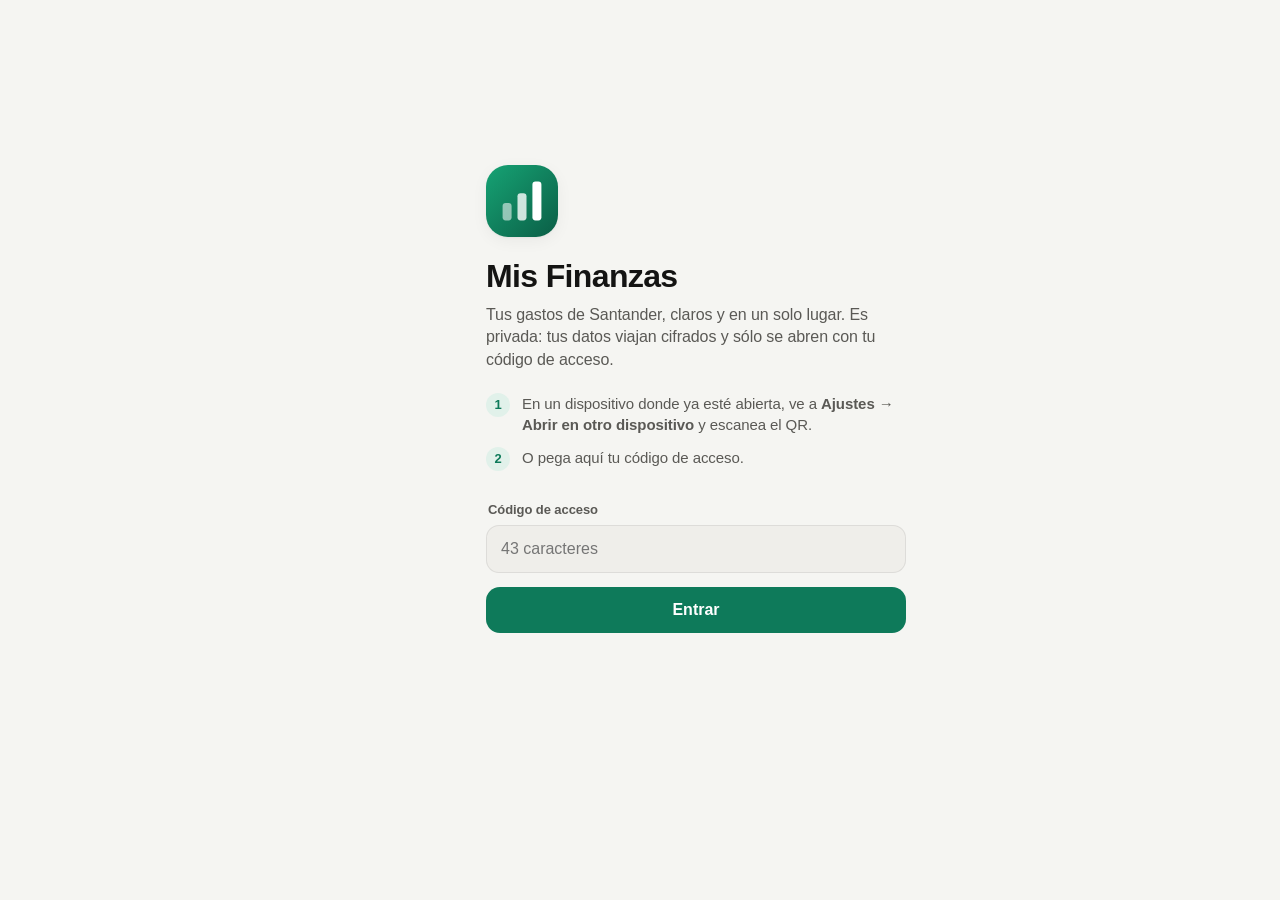
==== docs/index.html @ e8ff21e6 "Mis Finanzas 2.0: app propia sin Streamlit ni Supabase - ingesta/: lee Gmail (compras, transferencia" ====
<!doctype html>
<html lang="es">
<head>
<meta charset="utf-8">
<meta name="viewport" content="width=device-width, initial-scale=1, viewport-fit=cover">
<title>Mis Finanzas</title>
<meta name="description" content="Tus gastos de Santander, ordenados y claros. Uso personal.">
<meta name="robots" content="noindex, nofollow">
<meta name="referrer" content="no-referrer">
<meta http-equiv="Content-Security-Policy" content="default-src 'self'; script-src 'self'; style-src 'self' 'unsafe-inline'; img-src 'self' data:; connect-src 'self' https://api.github.com; manifest-src 'self'; worker-src 'self'; base-uri 'none'; form-action 'none'">
<meta name="theme-color" content="#f6f6f3" media="(prefers-color-scheme: light)">
<meta name="theme-color" content="#0e0f10" media="(prefers-color-scheme: dark)">
<meta name="apple-mobile-web-app-capable" content="yes">
<meta name="mobile-web-app-capable" content="yes">
<meta name="apple-mobile-web-app-status-bar-style" content="default">
<meta name="apple-mobile-web-app-title" content="Finanzas">
<link rel="manifest" href="manifest.webmanifest">
<link rel="icon" href="icono.svg" type="image/svg+xml">
<link rel="apple-touch-icon" href="icono-180.png">
<link rel="stylesheet" href="app.css?v=2">
</head>
<body>
<svg width="0" height="0" style="position:absolute" aria-hidden="true">
  <defs>
    <symbol id="i-home" viewBox="0 0 24 24"><path d="M3 10.5 12 3l9 7.5"/><path d="M5 9v11h14V9"/><path d="M10 20v-6h4v6"/></symbol>
    <symbol id="i-lista" viewBox="0 0 24 24"><path d="M9 6h12M9 12h12M9 18h12"/><path d="M4 6h.01M4 12h.01M4 18h.01"/></symbol>
    <symbol id="i-grafica" viewBox="0 0 24 24"><path d="M3 3v18h18"/><path d="M8 17v-4M13 17V8M18 17v-7"/></symbol>
    <symbol id="i-ajustes" viewBox="0 0 24 24"><path d="M4 6h9M17 6h3M4 12h3M11 12h9M4 18h11M19 18h1"/><circle cx="15" cy="6" r="2"/><circle cx="9" cy="12" r="2"/><circle cx="17" cy="18" r="2"/></symbol>
    <symbol id="i-buscar" viewBox="0 0 24 24"><circle cx="11" cy="11" r="7"/><path d="m20 20-3.5-3.5"/></symbol>
    <symbol id="i-mas" viewBox="0 0 24 24"><path d="M12 5v14M5 12h14"/></symbol>
    <symbol id="i-x" viewBox="0 0 24 24"><path d="M18 6 6 18M6 6l12 12"/></symbol>
    <symbol id="i-izq" viewBox="0 0 24 24"><path d="m15 18-6-6 6-6"/></symbol>
    <symbol id="i-der" viewBox="0 0 24 24"><path d="m9 18 6-6-6-6"/></symbol>
    <symbol id="i-abajo" viewBox="0 0 24 24"><path d="m6 9 6 6 6-6"/></symbol>
    <symbol id="i-actualizar" viewBox="0 0 24 24"><path d="M21 12a9 9 0 0 1-15.4 6.4L3 16"/><path d="M3 21v-5h5"/><path d="M3 12a9 9 0 0 1 15.4-6.4L21 8"/><path d="M21 3v5h-5"/></symbol>
    <symbol id="i-candado" viewBox="0 0 24 24"><rect x="4" y="11" width="16" height="10" rx="2"/><path d="M8 11V7a4 4 0 0 1 8 0v4"/></symbol>
    <symbol id="i-qr" viewBox="0 0 24 24"><rect x="3" y="3" width="7" height="7" rx="1"/><rect x="14" y="3" width="7" height="7" rx="1"/><rect x="3" y="14" width="7" height="7" rx="1"/><path d="M14 14h3v3h-3zM21 14v.01M14 21h.01M17 21h4v-4"/></symbol>
    <symbol id="i-descargar" viewBox="0 0 24 24"><path d="M12 3v12"/><path d="m7 10 5 5 5-5"/><path d="M5 21h14"/></symbol>
    <symbol id="i-check" viewBox="0 0 24 24"><path d="M20 6 9 17l-5-5"/></symbol>
    <symbol id="i-tarjeta" viewBox="0 0 24 24"><rect x="2" y="5" width="20" height="14" rx="2"/><path d="M2 10h20M6 15h4"/></symbol>
    <symbol id="i-calendario" viewBox="0 0 24 24"><rect x="3" y="4" width="18" height="17" rx="2"/><path d="M16 2v4M8 2v4M3 10h18"/></symbol>
    <symbol id="i-chispa" viewBox="0 0 24 24"><path d="M12 3l1.9 5.1L19 10l-5.1 1.9L12 17l-1.9-5.1L5 10l5.1-1.9z"/><path d="M19 15v4M17 17h4"/></symbol>
    <symbol id="i-ojo-no" viewBox="0 0 24 24"><path d="M10.7 5.1A10 10 0 0 1 12 5c5 0 9 4.5 10 7a12.6 12.6 0 0 1-2.6 3.6M6.6 6.6C4.4 8 2.8 10.1 2 12c1 2.5 5 7 10 7a9.9 9.9 0 0 0 5.4-1.6"/><path d="M9.9 9.9a3 3 0 0 0 4.2 4.2"/><path d="m2 2 20 20"/></symbol>
    <symbol id="i-regla" viewBox="0 0 24 24"><path d="M12.6 2.6A2 2 0 0 0 11.2 2H4a2 2 0 0 0-2 2v7.2a2 2 0 0 0 .6 1.4l8.7 8.7a2.4 2.4 0 0 0 3.4 0l6.6-6.6a2.4 2.4 0 0 0 0-3.4z"/><circle cx="7.5" cy="7.5" r="1.5"/></symbol>
    <symbol id="i-sube" viewBox="0 0 24 24"><path d="m22 7-8.5 8.5-5-5L2 17"/><path d="M16 7h6v6"/></symbol>
    <symbol id="i-baja" viewBox="0 0 24 24"><path d="m22 17-8.5-8.5-5 5L2 7"/><path d="M16 17h6v-6"/></symbol>
    <symbol id="i-cartera" viewBox="0 0 24 24"><path d="M19 7V5a2 2 0 0 0-2-2H5a2 2 0 0 0 0 4h14a2 2 0 0 1 2 2v10a2 2 0 0 1-2 2H5a2 2 0 0 1-2-2V5"/><path d="M16.5 14h.01"/></symbol>
    <symbol id="i-alerta" viewBox="0 0 24 24"><path d="M10.3 3.9 1.8 18a2 2 0 0 0 1.7 3h17a2 2 0 0 0 1.7-3L13.7 3.9a2 2 0 0 0-3.4 0z"/><path d="M12 9v4M12 17h.01"/></symbol>
    <symbol id="i-papelera" viewBox="0 0 24 24"><path d="M3 6h18M8 6V4a2 2 0 0 1 2-2h4a2 2 0 0 1 2 2v2M19 6l-1 14a2 2 0 0 1-2 2H8a2 2 0 0 1-2-2L5 6"/></symbol>
    <!-- categorías -->
    <symbol id="c-super" viewBox="0 0 24 24"><circle cx="9" cy="20" r="1.5"/><circle cx="18" cy="20" r="1.5"/><path d="M2 3h3l2.7 12.4a2 2 0 0 0 2 1.6h8.6a2 2 0 0 0 2-1.6L22 7H6"/></symbol>
    <symbol id="c-comida" viewBox="0 0 24 24"><path d="M4 3v7a3 3 0 0 0 6 0V3M7 3v18"/><path d="M20 15V3a5 5 0 0 0-5 5v6a1 1 0 0 0 1 1h4v6"/></symbol>
    <symbol id="c-transporte" viewBox="0 0 24 24"><path d="M5 17H3v-4l2.2-5.3A2 2 0 0 1 7 6.5h10a2 2 0 0 1 1.8 1.2L21 13v4h-2"/><path d="M9 17h6M3 13h18"/><circle cx="7" cy="17" r="2"/><circle cx="17" cy="17" r="2"/></symbol>
    <symbol id="c-suscripciones" viewBox="0 0 24 24"><path d="m17 2 4 4-4 4"/><path d="M3 11v-1a4 4 0 0 1 4-4h14"/><path d="m7 22-4-4 4-4"/><path d="M21 13v1a4 4 0 0 1-4 4H3"/></symbol>
    <symbol id="c-entretenimiento" viewBox="0 0 24 24"><path d="M2 9a3 3 0 0 0 0 6v2a2 2 0 0 0 2 2h16a2 2 0 0 0 2-2v-2a3 3 0 0 0 0-6V7a2 2 0 0 0-2-2H4a2 2 0 0 0-2 2z"/><path d="M13 5v2M13 11v2M13 17v2"/></symbol>
    <symbol id="c-apuestas" viewBox="0 0 24 24"><rect x="3" y="3" width="18" height="18" rx="3"/><path d="M8 8h.01M16 8h.01M12 12h.01M8 16h.01M16 16h.01" stroke-width="3"/></symbol>
    <symbol id="c-salud" viewBox="0 0 24 24"><path d="M19 14c1.5-1.5 3-3.2 3-5.5A5.5 5.5 0 0 0 16.5 3c-1.8 0-3 .5-4.5 2-1.5-1.5-2.7-2-4.5-2A5.5 5.5 0 0 0 2 8.5c0 2.3 1.5 4 3 5.5l7 7z"/><path d="M3.5 12H9l1.5-3 2 6 1.5-3h6.5"/></symbol>
    <symbol id="c-servicios" viewBox="0 0 24 24"><path d="M13 2 3 14h9l-1 8 10-12h-9z"/></symbol>
    <symbol id="c-compras" viewBox="0 0 24 24"><path d="M6 2 3 6v14a2 2 0 0 0 2 2h14a2 2 0 0 0 2-2V6l-3-4z"/><path d="M3 6h18M16 10a4 4 0 0 1-8 0"/></symbol>
    <symbol id="c-viajes" viewBox="0 0 24 24"><path d="M17.8 19.2 16 11l3.5-3.5C21 6 21.5 4 21 3c-1-.5-3 0-4.5 1.5L13 8 4.8 6.2c-.5-.1-.9.1-1.1.5l-.3.5c-.2.5-.1 1 .3 1.3L9 12l-2 3H4l-1 1 3 2 2 3 1-1v-3l3-2 3.5 5.3c.3.4.8.5 1.3.3l.5-.2c.4-.3.6-.7.5-1.2z"/></symbol>
    <symbol id="c-transferencias" viewBox="0 0 24 24"><path d="M8 3 4 7l4 4M4 7h16M16 21l4-4-4-4M20 17H4"/></symbol>
    <symbol id="c-efectivo" viewBox="0 0 24 24"><rect x="2" y="6" width="20" height="12" rx="2"/><circle cx="12" cy="12" r="2.5"/><path d="M6 12h.01M18 12h.01"/></symbol>
    <symbol id="c-otros" viewBox="0 0 24 24"><circle cx="12" cy="12" r="9"/><path d="M8 12h.01M12 12h.01M16 12h.01" stroke-width="3"/></symbol>
    <symbol id="c-ingreso" viewBox="0 0 24 24"><path d="M12 19V5M5 12l7-7 7 7"/></symbol>
    <symbol id="c-propias" viewBox="0 0 24 24"><path d="M3 12a9 9 0 0 1 15-6.7L21 8M21 3v5h-5M21 12a9 9 0 0 1-15 6.7L3 16M3 21v-5h5"/></symbol>
  </defs>
</svg>

<div id="app" class="app" aria-live="polite"></div>
<nav id="barra" class="barra" hidden>
  <button data-ir="inicio" class="activo"><svg><use href="#i-home"/></svg><span>Inicio</span></button>
  <button data-ir="movimientos"><svg><use href="#i-lista"/></svg><span>Movimientos</span></button>
  <button data-ir="analisis"><svg><use href="#i-grafica"/></svg><span>Análisis</span></button>
  <button data-ir="ajustes"><svg><use href="#i-ajustes"/></svg><span>Ajustes</span></button>
</nav>
<button id="fab" class="fab" hidden aria-label="Agregar gasto en efectivo"><svg><use href="#i-mas"/></svg></button>
<div id="capa" class="capa" hidden></div>
<div id="hoja" class="hoja" role="dialog" aria-modal="true" hidden></div>
<div id="aviso" class="aviso" role="status" hidden></div>
<div id="tip" class="tip" hidden></div>

<script src="vendor/qrcode.js?v=2"></script>
<script src="app.js?v=2"></script>
</body>
</html>
---- docs/app.css ----
/* Mis Finanzas — estilos. Tokens en :root; modo oscuro con sus propios pasos. */
:root {
  color-scheme: light;
  --fondo: #f5f5f2;
  --sup: #ffffff;
  --sup-2: #efeeea;
  --sup-3: #e6e5e0;
  --linea: rgba(20, 20, 18, .08);
  --texto: #141413;
  --texto-2: #5a5955;
  --texto-3: #8b8a85;
  --acento: #0e7a5a;
  --acento-suave: #e1f1ea;
  --acento-texto: #ffffff;
  --bien: #15803d;
  --aviso: #b45309;
  --mal: #c2410c;
  --critico: #b91c1c;
  --bien-suave: #e3f3e8;
  --aviso-suave: #fbefdc;
  --mal-suave: #fbe4e1;
  --pista: #e8e7e2;
  --sombra: 0 1px 2px rgba(20, 20, 18, .04), 0 4px 16px rgba(20, 20, 18, .05);
  --sombra-alta: 0 10px 40px rgba(0, 0, 0, .18);
  --radio: 18px;
  --radio-ch: 12px;
  --barra-alto: 64px;
  --seguro-abajo: env(safe-area-inset-bottom, 0px);
  --seguro-arriba: env(safe-area-inset-top, 0px);
  --fuente: -apple-system, BlinkMacSystemFont, "SF Pro Text", "Segoe UI", Roboto, "Helvetica Neue", Arial, sans-serif;
  --fuente-titulo: -apple-system, BlinkMacSystemFont, "SF Pro Display", "Segoe UI", Roboto, sans-serif;
}
@media (prefers-color-scheme: dark) {
  :root:not([data-theme="light"]) {
    color-scheme: dark;
    --fondo: #0d0e0f; --sup: #17181a; --sup-2: #202124; --sup-3: #2a2b2f;
    --linea: rgba(255, 255, 255, .08);
    --texto: #f3f2ef; --texto-2: #b5b4ae; --texto-3: #7e7d78;
    --acento: #35c493; --acento-suave: #133328; --acento-texto: #06261b;
    --bien: #4ade80; --aviso: #f5a524; --mal: #fb7c5a; --critico: #f87171;
    --bien-suave: #12301e; --aviso-suave: #3a2a0d; --mal-suave: #3b1913;
    --pista: #2a2b2f;
    --sombra: 0 1px 0 rgba(255, 255, 255, .03) inset, 0 0 0 1px rgba(255, 255, 255, .04);
    --sombra-alta: 0 10px 40px rgba(0, 0, 0, .6);
  }
}
:root[data-theme="dark"] {
  color-scheme: dark;
  --fondo: #0d0e0f; --sup: #17181a; --sup-2: #202124; --sup-3: #2a2b2f;
  --linea: rgba(255, 255, 255, .08);
  --texto: #f3f2ef; --texto-2: #b5b4ae; --texto-3: #7e7d78;
  --acento: #35c493; --acento-suave: #133328; --acento-texto: #06261b;
  --bien: #4ade80; --aviso: #f5a524; --mal: #fb7c5a; --critico: #f87171;
  --bien-suave: #12301e; --aviso-suave: #3a2a0d; --mal-suave: #3b1913;
  --pista: #2a2b2f;
  --sombra: 0 1px 0 rgba(255, 255, 255, .03) inset, 0 0 0 1px rgba(255, 255, 255, .04);
  --sombra-alta: 0 10px 40px rgba(0, 0, 0, .6);
}

* { box-sizing: border-box; -webkit-tap-highlight-color: transparent; }
html { -webkit-text-size-adjust: 100%; text-size-adjust: 100%; }
body {
  margin: 0; overflow-x: hidden; background: var(--fondo); color: var(--texto);
  font: 16px/1.4 var(--fuente); letter-spacing: -.005em;
  -webkit-font-smoothing: antialiased; overscroll-behavior-y: none;
}
button, input, select, textarea { font: inherit; color: inherit; }
button { cursor: pointer; border: 0; background: none; padding: 0; }
svg { width: 20px; height: 20px; fill: none; stroke: currentColor; stroke-width: 2; stroke-linecap: round; stroke-linejoin: round; flex: none; }
.num, .monto { font-variant-numeric: tabular-nums; }
[hidden] { display: none !important; }
:focus-visible { outline: 2px solid var(--acento); outline-offset: 2px; border-radius: 6px; }

/* ── Estructura ─────────────────────────────────────────────────────────── */
.app {
  max-width: 640px; margin: 0 auto;
  padding: calc(var(--seguro-arriba) + 12px) 16px calc(var(--barra-alto) + var(--seguro-abajo) + 96px);
  min-height: 100vh;
}
.app.sin-barra { padding-bottom: 40px; }
.encabezado { display: flex; align-items: flex-end; justify-content: space-between; gap: 12px; margin: 8px 2px 18px; }
.encabezado h1 { font: 700 30px/1.1 var(--fuente-titulo); letter-spacing: -.02em; margin: 0; }
.encabezado .sub { color: var(--texto-3); font-size: 14px; margin-top: 4px; }
.seccion { margin: 26px 2px 10px; display: flex; align-items: baseline; justify-content: space-between; gap: 8px; }
.seccion h2 { font: 650 18px/1.2 var(--fuente-titulo); margin: 0; letter-spacing: -.01em; }
.seccion .enlace { color: var(--acento); font-size: 15px; font-weight: 550; }
.tarjeta { background: var(--sup); border-radius: var(--radio); box-shadow: var(--sombra); padding: 16px; }
.tarjeta + .tarjeta { margin-top: 12px; }
.tarjeta.plana { padding: 4px 0; }
.texto-2 { color: var(--texto-2); }
.texto-3 { color: var(--texto-3); }
.peq { font-size: 13px; }
.centro { text-align: center; }

/* ── Botones ────────────────────────────────────────────────────────────── */
.btn {
  display: inline-flex; align-items: center; justify-content: center; gap: 8px;
  min-height: 46px; padding: 0 18px; border-radius: 14px; font-weight: 600; font-size: 16px;
  background: var(--sup-2); color: var(--texto); transition: transform .12s ease, opacity .12s;
}
.btn:active { transform: scale(.97); }
.btn.primario { background: var(--acento); color: var(--acento-texto); }
.btn.ancho { width: 100%; }
.btn.chico { min-height: 36px; padding: 0 12px; font-size: 14px; border-radius: 11px; }
.btn.peligro { color: var(--critico); }
.btn[disabled] { opacity: .45; pointer-events: none; }
.icono-btn {
  width: 40px; height: 40px; border-radius: 12px; display: inline-grid; place-items: center;
  background: var(--sup); box-shadow: var(--sombra); color: var(--texto-2);
}
.icono-btn:active { transform: scale(.94); }
.icono-btn.girando svg { animation: girar 1s linear infinite; }
@keyframes girar { to { transform: rotate(360deg); } }

/* ── Héroe de inicio ───────────────────────────────────────────────────── */
.heroe { padding: 20px 18px 18px; }
.heroe .etiqueta { color: var(--texto-2); font-size: 14px; font-weight: 550; display: flex; align-items: center; gap: 6px; }
.heroe .cifra { font: 700 44px/1.05 var(--fuente-titulo); letter-spacing: -.03em; margin: 8px 0 2px; }
.heroe .cifra.neg { color: var(--critico); }
.heroe .cifra small { font-size: 20px; font-weight: 600; color: var(--texto-3); letter-spacing: 0; }
.heroe .detalle { color: var(--texto-2); font-size: 15px; }
.heroe .detalle b { color: var(--texto); font-weight: 650; }
.medidor { position: relative; height: 10px; border-radius: 99px; background: var(--pista); margin: 16px 0 8px; overflow: hidden; }
.medidor > i { position: absolute; inset: 0 auto 0 0; border-radius: 99px; background: var(--bien); transition: width .6s cubic-bezier(.2, .8, .2, 1); }
.medidor > i.aviso { background: var(--aviso); }
.medidor > i.mal { background: var(--critico); }
.medidor > em { position: absolute; top: -3px; bottom: -3px; width: 2px; background: var(--texto); opacity: .55; border-radius: 2px; }
.medidor-pie { display: flex; justify-content: space-between; color: var(--texto-3); font-size: 13px; }
.pildora {
  display: inline-flex; align-items: center; gap: 6px; padding: 5px 10px; border-radius: 99px;
  font-size: 13px; font-weight: 600; background: var(--sup-2); color: var(--texto-2);
}
.pildora svg { width: 15px; height: 15px; }
.pildora.bien { background: var(--bien-suave); color: var(--bien); }
.pildora.aviso { background: var(--aviso-suave); color: var(--aviso); }
.pildora.mal { background: var(--mal-suave); color: var(--critico); }

/* ── Mosaicos de cifras ─────────────────────────────────────────────────── */
.mosaicos { display: grid; grid-template-columns: 1fr 1fr; gap: 12px; margin-top: 12px; }
.mosaico { background: var(--sup); border-radius: var(--radio); box-shadow: var(--sombra); padding: 14px 14px 12px; min-width: 0; }
.mosaico .et { color: var(--texto-2); font-size: 13px; font-weight: 550; }
.mosaico .va { font: 680 22px/1.15 var(--fuente-titulo); letter-spacing: -.02em; margin: 6px 0 4px; white-space: nowrap; overflow: hidden; text-overflow: ellipsis; }
.mosaico .de { font-size: 13px; color: var(--texto-3); display: flex; align-items: center; gap: 4px; }
.mosaico .de svg { width: 14px; height: 14px; }
.sube { color: var(--critico) !important; }
.baja { color: var(--bien) !important; }

/* ── Aviso para clasificar ──────────────────────────────────────────────── */
.llamado {
  display: flex; align-items: center; gap: 14px; width: 100%; text-align: left;
  background: var(--acento-suave); color: var(--texto); border-radius: var(--radio); padding: 14px 16px; margin-top: 12px;
}
.llamado .ic { width: 40px; height: 40px; border-radius: 12px; background: var(--acento); color: var(--acento-texto); display: grid; place-items: center; }
.llamado b { display: block; font-weight: 650; }
.llamado span { color: var(--texto-2); font-size: 14px; }
.llamado > svg:last-child { margin-left: auto; color: var(--texto-3); }

/* ── Filas (movimientos, categorías) ────────────────────────────────────── */
.fila {
  display: flex; align-items: center; gap: 12px; width: 100%; text-align: left;
  padding: 11px 16px; min-height: 60px; position: relative;
}
.fila + .fila::before { content: ""; position: absolute; top: 0; left: 68px; right: 0; border-top: 1px solid var(--linea); }
.fila:active { background: var(--sup-2); }
.fila .cuerpo { flex: 1; min-width: 0; display: block; }
.fila .t1 { display: block; font-weight: 560; white-space: nowrap; overflow: hidden; text-overflow: ellipsis; }
.fila .t2 { display: block; color: var(--texto-3); font-size: 13px; margin-top: 2px; white-space: nowrap; overflow: hidden; text-overflow: ellipsis; }
.fila .monto { font-weight: 620; white-space: nowrap; text-align: right; }
.fila .monto.entra { color: var(--bien); }
.fila .monto.fuera { color: var(--texto-3); text-decoration: line-through; font-weight: 500; }
.fila .monto small { display: block; font-size: 12px; color: var(--texto-3); font-weight: 500; text-decoration: none; }
.cat-ic {
  width: 40px; height: 40px; border-radius: 12px; display: grid; place-items: center; flex: none;
  background: color-mix(in srgb, var(--c) 16%, var(--sup)); color: var(--c);
}
.cat-ic svg { width: 20px; height: 20px; }
.cat-ic.chico { width: 30px; height: 30px; border-radius: 9px; }
.cat-ic.chico svg { width: 16px; height: 16px; }
.dia { display: flex; justify-content: space-between; color: var(--texto-3); font-size: 13px; font-weight: 600; padding: 18px 6px 8px; }
.dia span:last-child { font-variant-numeric: tabular-nums; }

/* Barras por categoría */
.cat-fila { display: flex; align-items: center; gap: 12px; width: 100%; text-align: left; padding: 10px 16px; }
.cat-fila:active { background: var(--sup-2); }
.cat-fila .cuerpo { flex: 1; min-width: 0; display: block; }
.cat-fila .arriba { display: flex; justify-content: space-between; gap: 8px; font-size: 15px; }
.cat-fila .arriba b { font-weight: 560; }
.cat-fila .arriba .monto { font-weight: 620; }
.cat-fila .barrita { display: block; height: 6px; border-radius: 99px; background: var(--pista); margin-top: 7px; position: relative; overflow: hidden; }
.cat-fila .barrita i { position: absolute; inset: 0 auto 0 0; border-radius: 99px; background: var(--c); }
.cat-fila .barrita i.sobre { background: var(--critico); }
.cat-fila .abajo { display: flex; justify-content: space-between; font-size: 12px; color: var(--texto-3); margin-top: 5px; }

/* ── Controles ──────────────────────────────────────────────────────────── */
.seg { display: flex; background: var(--sup-2); border-radius: 12px; padding: 3px; gap: 2px; }
.seg button { flex: 1; min-height: 34px; border-radius: 9px; font-size: 14px; font-weight: 560; color: var(--texto-2); padding: 0 8px; white-space: nowrap; }
.seg button.on { background: var(--sup); color: var(--texto); box-shadow: 0 1px 3px rgba(0, 0, 0, .1); }
.chips { display: flex; gap: 8px; overflow-x: auto; padding: 2px 2px 4px; margin: 0 -16px; padding-left: 18px; padding-right: 18px; scrollbar-width: none; }
.chips::-webkit-scrollbar { display: none; }
.chip {
  display: inline-flex; align-items: center; gap: 6px; flex: none; min-height: 34px; padding: 0 12px;
  border-radius: 99px; background: var(--sup); box-shadow: var(--sombra); font-size: 14px; font-weight: 550; color: var(--texto-2);
}
.chip svg { width: 15px; height: 15px; }
.chip.on { background: var(--texto); color: var(--fondo); box-shadow: none; }
.chip .pt { width: 8px; height: 8px; border-radius: 50%; background: var(--c); }
.buscador { display: flex; align-items: center; gap: 8px; background: var(--sup); box-shadow: var(--sombra); border-radius: 14px; padding: 0 12px; height: 46px; }
.buscador svg { color: var(--texto-3); }
.buscador input { flex: 1; border: 0; outline: 0; background: none; font-size: 16px; min-width: 0; -webkit-appearance: none; appearance: none; }
.buscador input::-webkit-search-cancel-button { display: none; }
.buscador button { color: var(--texto-3); display: grid; place-items: center; }
.navmes { display: flex; align-items: center; justify-content: space-between; gap: 8px; margin: 14px 0 4px; }
.navmes b { font: 650 17px/1 var(--fuente-titulo); }
.navmes .icono-btn { width: 36px; height: 36px; }
.campo { display: block; margin: 0 0 14px; }
.campo > span { display: block; font-size: 13px; color: var(--texto-2); font-weight: 600; margin: 0 2px 6px; }
.campo input, .campo select, .campo textarea {
  width: 100%; height: 48px; border-radius: 13px; border: 1px solid var(--linea); background: var(--sup-2);
  padding: 0 14px; font-size: 16px; outline: 0;
}
.campo textarea { height: 80px; padding: 12px 14px; resize: none; }
.campo input:focus, .campo select:focus, .campo textarea:focus { border-color: var(--acento); background: var(--sup); }
.campo .ayuda { font-size: 13px; color: var(--texto-3); margin: 6px 2px 0; }
.dos { display: grid; grid-template-columns: 1fr 1fr; gap: 10px; }
.interruptor { display: flex; align-items: center; justify-content: space-between; gap: 12px; padding: 12px 0; width: 100%; text-align: left; }
.interruptor b { font-weight: 560; display: block; }
.interruptor small { color: var(--texto-3); font-size: 13px; }
.sw { width: 51px; height: 31px; border-radius: 99px; background: var(--sup-3); position: relative; flex: none; transition: background .2s; }
.sw::after { content: ""; position: absolute; top: 2px; left: 2px; width: 27px; height: 27px; border-radius: 50%; background: #fff; box-shadow: 0 2px 4px rgba(0, 0, 0, .2); transition: transform .2s; }
.sw.on { background: var(--acento); }
.sw.on::after { transform: translateX(20px); }

/* Rejilla de categorías (selector) */
.cats { display: grid; grid-template-columns: repeat(4, 1fr); gap: 8px; }
.cats button { display: flex; flex-direction: column; align-items: center; gap: 6px; padding: 10px 2px; border-radius: 14px; font-size: 12px; font-weight: 550; color: var(--texto-2); line-height: 1.15; text-align: center; }
.cats button.on { background: color-mix(in srgb, var(--c) 14%, var(--sup)); color: var(--texto); box-shadow: inset 0 0 0 2px var(--c); }
.cats button:active { transform: scale(.95); }

/* ── Ajustes ────────────────────────────────────────────────────────────── */
.lista-aj .item { display: flex; align-items: center; gap: 12px; width: 100%; text-align: left; padding: 13px 16px; min-height: 54px; position: relative; }
.lista-aj .item + .item::before { content: ""; position: absolute; top: 0; left: 16px; right: 0; border-top: 1px solid var(--linea); }
.lista-aj .item > svg:first-child { color: var(--texto-2); }
.lista-aj .item .cuerpo { flex: 1; min-width: 0; }
.lista-aj .item .valor { color: var(--texto-3); font-size: 15px; white-space: nowrap; }
.lista-aj .item > svg:last-child { color: var(--texto-3); width: 18px; height: 18px; }

/* ── Gráficas ───────────────────────────────────────────────────────────── */
.grafica { position: relative; margin-top: 8px; }
.grafica svg.lienzo { width: 100%; height: auto; display: block; overflow: visible; stroke: none; }
.grafica .eje { fill: var(--texto-3); font-size: 10px; font-family: var(--fuente); }
.grafica .rej { stroke: var(--linea); stroke-width: 1; }
.grafica .col { fill: var(--acento); opacity: .38; transition: opacity .15s; }
.grafica .col.actual { opacity: 1; }
.grafica .col.sel { opacity: 1; }
.grafica .prom { stroke: var(--texto); stroke-width: 1.5; opacity: .55; }
.grafica .valor-col { fill: var(--texto); font-size: 10.5px; font-weight: 600; font-family: var(--fuente); }
.grafica .zona { fill: transparent; cursor: pointer; }
.leyenda { display: flex; gap: 14px; flex-wrap: wrap; font-size: 13px; color: var(--texto-2); margin-top: 10px; }
.leyenda span { display: inline-flex; align-items: center; gap: 6px; }
.leyenda i { width: 10px; height: 10px; border-radius: 3px; background: var(--c); }
.leyenda i.linea { height: 2px; border-radius: 1px; }
.tip {
  position: fixed; z-index: 60; pointer-events: none; background: var(--texto); color: var(--fondo);
  padding: 7px 10px; border-radius: 10px; font-size: 13px; line-height: 1.3; box-shadow: var(--sombra-alta); white-space: nowrap;
  transform: translate(-50%, calc(-100% - 10px));
}
.tip b { font-weight: 650; }

/* ── Hoja inferior ──────────────────────────────────────────────────────── */
.capa { position: fixed; inset: 0; background: rgba(0, 0, 0, .35); z-index: 40; animation: aparece .2s ease; }
.hoja {
  position: fixed; left: 0; right: 0; bottom: 0; z-index: 50; margin: 0 auto; max-width: 640px;
  background: var(--sup); border-radius: 22px 22px 0 0; box-shadow: var(--sombra-alta);
  max-height: 92vh; overflow-y: auto; overscroll-behavior: contain;
  padding: 8px 18px calc(var(--seguro-abajo) + 22px); animation: sube .28s cubic-bezier(.2, .9, .3, 1);
}
.hoja .asa { width: 38px; height: 5px; border-radius: 3px; background: var(--sup-3); margin: 0 auto 10px; }
.hoja .cab { display: flex; align-items: center; justify-content: space-between; margin-bottom: 12px; gap: 10px; }
.hoja .cab h3 { margin: 0; font: 650 19px/1.2 var(--fuente-titulo); }
.hoja .cab .icono-btn { box-shadow: none; background: var(--sup-2); width: 34px; height: 34px; border-radius: 50%; }
.hoja .grande { text-align: center; padding: 6px 0 18px; }
.hoja .grande .cat-ic { width: 56px; height: 56px; border-radius: 17px; margin: 0 auto 10px; }
.hoja .grande .cat-ic svg { width: 26px; height: 26px; }
.hoja .grande .m { font: 700 38px/1.05 var(--fuente-titulo); letter-spacing: -.03em; }
.hoja .grande .n { font-weight: 600; font-size: 17px; margin-top: 6px; }
.hoja .grande .d { color: var(--texto-3); font-size: 14px; margin-top: 3px; }
.hoja h4 { font-size: 13px; color: var(--texto-2); margin: 18px 2px 10px; font-weight: 650; text-transform: uppercase; letter-spacing: .04em; }
@keyframes sube { from { transform: translateY(100%); } }
@keyframes aparece { from { opacity: 0; } }

/* ── Barra de pestañas y botón flotante ─────────────────────────────────── */
.barra {
  position: fixed; left: 0; right: 0; bottom: 0; z-index: 30; display: flex; justify-content: space-around;
  padding: 6px 8px calc(var(--seguro-abajo) + 6px); height: calc(var(--barra-alto) + var(--seguro-abajo));
  background: color-mix(in srgb, var(--sup) 82%, transparent); backdrop-filter: saturate(1.8) blur(20px); -webkit-backdrop-filter: saturate(1.8) blur(20px);
  border-top: 1px solid var(--linea);
}
.barra button { flex: 1; max-width: 120px; display: flex; flex-direction: column; align-items: center; justify-content: center; gap: 3px; color: var(--texto-3); font-size: 11px; font-weight: 600; border-radius: 12px; }
.barra button svg { width: 24px; height: 24px; stroke-width: 1.9; }
.barra button.activo { color: var(--acento); }
.fab {
  position: fixed; right: max(18px, calc(50vw - 302px)); bottom: calc(var(--barra-alto) + var(--seguro-abajo) + 16px); z-index: 31;
  width: 56px; height: 56px; border-radius: 18px; background: var(--acento); color: var(--acento-texto);
  display: grid; place-items: center; box-shadow: 0 8px 24px color-mix(in srgb, var(--acento) 40%, transparent);
}
.fab svg { width: 26px; height: 26px; stroke-width: 2.3; }
.fab:active { transform: scale(.94); }

/* ── Aviso (toast) ──────────────────────────────────────────────────────── */
#aviso {
  position: fixed; left: 50%; transform: translateX(-50%); bottom: calc(var(--barra-alto) + var(--seguro-abajo) + 86px); z-index: 70;
  background: var(--texto); color: var(--fondo); padding: 12px 16px; border-radius: 14px; font-size: 15px; font-weight: 550;
  box-shadow: var(--sombra-alta); max-width: calc(100vw - 32px); display: flex; align-items: center; gap: 12px; animation: aparece .2s;
}
#aviso button { color: var(--acento); font-weight: 700; filter: brightness(1.3); }

/* ── Bloqueo / bienvenida ───────────────────────────────────────────────── */
.bloqueo { min-height: 86vh; display: flex; flex-direction: column; justify-content: center; max-width: 420px; margin: 0 auto; }
.bloqueo .logo { width: 72px; height: 72px; border-radius: 22px; margin-bottom: 22px; box-shadow: var(--sombra); }
.bloqueo h1 { font: 700 32px/1.1 var(--fuente-titulo); letter-spacing: -.02em; margin: 0 0 10px; }
.bloqueo p { color: var(--texto-2); margin: 0 0 22px; }
.pasos { counter-reset: p; padding: 0; margin: 0 0 18px; list-style: none; }
.pasos li { counter-increment: p; display: flex; gap: 12px; margin-bottom: 12px; color: var(--texto-2); font-size: 15px; }
.pasos li::before { content: counter(p); flex: none; width: 24px; height: 24px; border-radius: 50%; background: var(--acento-suave); color: var(--acento); font-weight: 700; font-size: 13px; display: grid; place-items: center; }
.qr { background: #fff; padding: 14px; border-radius: 16px; width: 232px; margin: 4px auto 12px; }
.qr svg { width: 100%; height: auto; display: block; stroke: none; }

/* Clasificar */
.clasif .comercio { text-align: center; padding: 14px 0 6px; }
.clasif .comercio .n { font: 700 24px/1.15 var(--fuente-titulo); letter-spacing: -.02em; }
.clasif .comercio .d { color: var(--texto-3); margin-top: 6px; font-size: 14px; }
.clasif .crudo { font-size: 12px; color: var(--texto-3); margin-top: 6px; font-family: ui-monospace, Menlo, Consolas, monospace; word-break: break-all; }
.progreso { height: 4px; border-radius: 99px; background: var(--pista); overflow: hidden; margin: 2px 0 6px; }
.progreso i { display: block; height: 100%; background: var(--acento); transition: width .3s; }

/* Vacíos y esqueletos */
.vacio { text-align: center; padding: 40px 20px; color: var(--texto-3); }
.vacio svg { width: 40px; height: 40px; stroke-width: 1.5; margin-bottom: 10px; }
.vacio b { display: block; color: var(--texto-2); font-size: 17px; margin-bottom: 4px; }
.esq { border-radius: var(--radio); background: linear-gradient(90deg, var(--sup) 0%, var(--sup-2) 50%, var(--sup) 100%); background-size: 200% 100%; animation: brilla 1.4s infinite; }
@keyframes brilla { to { background-position: -200% 0; } }

/* Tabla accesible de las gráficas */
details.tabla { margin-top: 10px; font-size: 13px; color: var(--texto-2); }
details.tabla summary { cursor: pointer; color: var(--texto-3); }
details.tabla table { width: 100%; border-collapse: collapse; margin-top: 8px; }
details.tabla td, details.tabla th { padding: 5px 4px; border-bottom: 1px solid var(--linea); text-align: left; font-weight: 500; }
details.tabla td:last-child, details.tabla th:last-child { text-align: right; font-variant-numeric: tabular-nums; }

/* ── Escritorio: barra a la izquierda y dos columnas ────────────────────── */
@media (min-width: 980px) {
  .app { max-width: 1040px; padding-left: 128px; padding-bottom: 60px; }
  .barra {
    top: 0; right: auto; width: 96px; height: 100vh; flex-direction: column; justify-content: flex-start; gap: 6px;
    padding: 28px 8px; border-top: 0; border-right: 1px solid var(--linea);
  }
  .barra button { flex: none; height: 64px; max-width: none; }
  .fab { right: 32px; bottom: 32px; }
  #aviso { bottom: 32px; }
  .rejilla { display: grid; grid-template-columns: 1fr 1fr; gap: 16px; align-items: start; }
  .rejilla > * { min-width: 0; }
  .rejilla .seccion:first-child { margin-top: 0; }
  .mosaicos.cuatro { grid-template-columns: repeat(4, 1fr); }
  .hoja { bottom: auto; top: 50%; transform: translateY(-50%); border-radius: 22px; max-width: 520px; animation: aparece .2s; }
}
@media (max-width: 360px) {
  .heroe .cifra { font-size: 38px; }
  .cats { grid-template-columns: repeat(3, 1fr); }
}
@media (prefers-reduced-motion: reduce) { * { animation: none !important; transition: none !important; } }
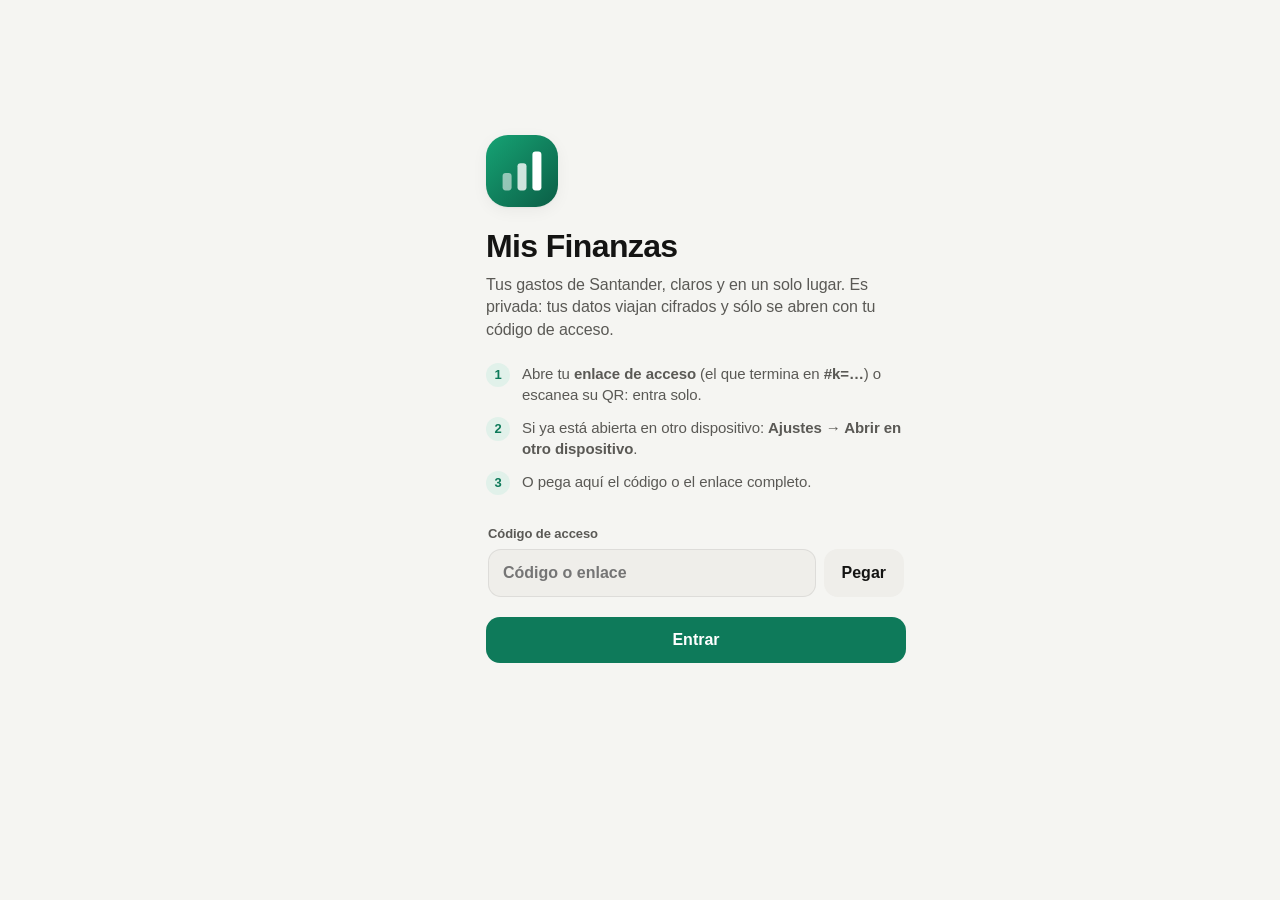
==== commit 8abc7568: "Entrada: pegar código o enlace completo, aviso si está vacío Co-Authored-By: Claude Opus 5.5 <norepl" ====
--- a/docs/index.html
+++ b/docs/index.html
@@ -17,7 +17,7 @@
 <link rel="manifest" href="manifest.webmanifest">
 <link rel="icon" href="icono.svg" type="image/svg+xml">
 <link rel="apple-touch-icon" href="icono-180.png">
-<link rel="stylesheet" href="app.css?v=2">
+<link rel="stylesheet" href="app.css?v=3">
 </head>
 <body>
 <svg width="0" height="0" style="position:absolute" aria-hidden="true">
@@ -79,7 +79,7 @@
 <div id="aviso" class="aviso" role="status" hidden></div>
 <div id="tip" class="tip" hidden></div>
 
-<script src="vendor/qrcode.js?v=2"></script>
-<script src="app.js?v=2"></script>
+<script src="vendor/qrcode.js?v=3"></script>
+<script src="app.js?v=3"></script>
 </body>
 </html>
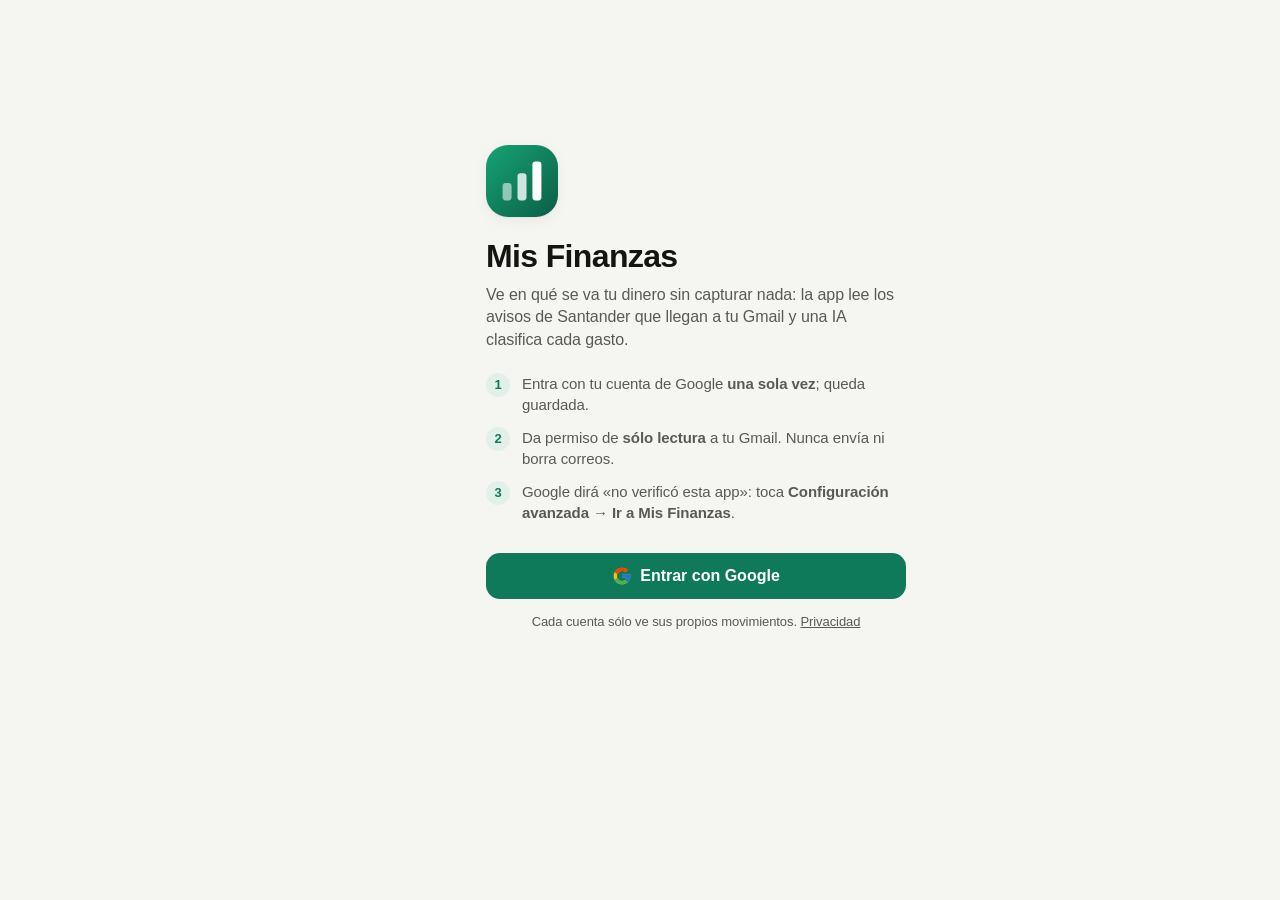
==== commit b432b27e: "Mis Finanzas 3.0: multiusuario con Google, Supabase y diccionario con IA - Entrar con Google una sol" ====
--- a/docs/index.html
+++ b/docs/index.html
@@ -7,7 +7,7 @@
 <meta name="description" content="Tus gastos de Santander, ordenados y claros. Uso personal.">
 <meta name="robots" content="noindex, nofollow">
 <meta name="referrer" content="no-referrer">
-<meta http-equiv="Content-Security-Policy" content="default-src 'self'; script-src 'self'; style-src 'self' 'unsafe-inline'; img-src 'self' data:; connect-src 'self' https://api.github.com; manifest-src 'self'; worker-src 'self'; base-uri 'none'; form-action 'none'">
+<meta http-equiv="Content-Security-Policy" content="default-src 'self'; script-src 'self'; style-src 'self' 'unsafe-inline'; img-src 'self' data:; connect-src 'self' https://otxgrrczeznexxobamtv.supabase.co; manifest-src 'self'; worker-src 'self'; base-uri 'none'; form-action 'none'">
 <meta name="theme-color" content="#f6f6f3" media="(prefers-color-scheme: light)">
 <meta name="theme-color" content="#0e0f10" media="(prefers-color-scheme: dark)">
 <meta name="apple-mobile-web-app-capable" content="yes">
@@ -17,7 +17,7 @@
 <link rel="manifest" href="manifest.webmanifest">
 <link rel="icon" href="icono.svg" type="image/svg+xml">
 <link rel="apple-touch-icon" href="icono-180.png">
-<link rel="stylesheet" href="app.css?v=3">
+<link rel="stylesheet" href="app.css?v=4">
 </head>
 <body>
 <svg width="0" height="0" style="position:absolute" aria-hidden="true">
@@ -79,7 +79,7 @@
 <div id="aviso" class="aviso" role="status" hidden></div>
 <div id="tip" class="tip" hidden></div>
 
-<script src="vendor/qrcode.js?v=3"></script>
-<script src="app.js?v=3"></script>
+<script src="vendor/supabase.js?v=4"></script>
+<script src="app.js?v=4"></script>
 </body>
 </html>
--- a/docs/app.css
+++ b/docs/app.css
@@ -368,3 +368,5 @@
   .cats { grid-template-columns: repeat(3, 1fr); }
 }
 @media (prefers-reduced-motion: reduce) { * { animation: none !important; transition: none !important; } }
+.gira { animation: girar 1s linear infinite; }
+.btn svg { width: 20px; height: 20px; }
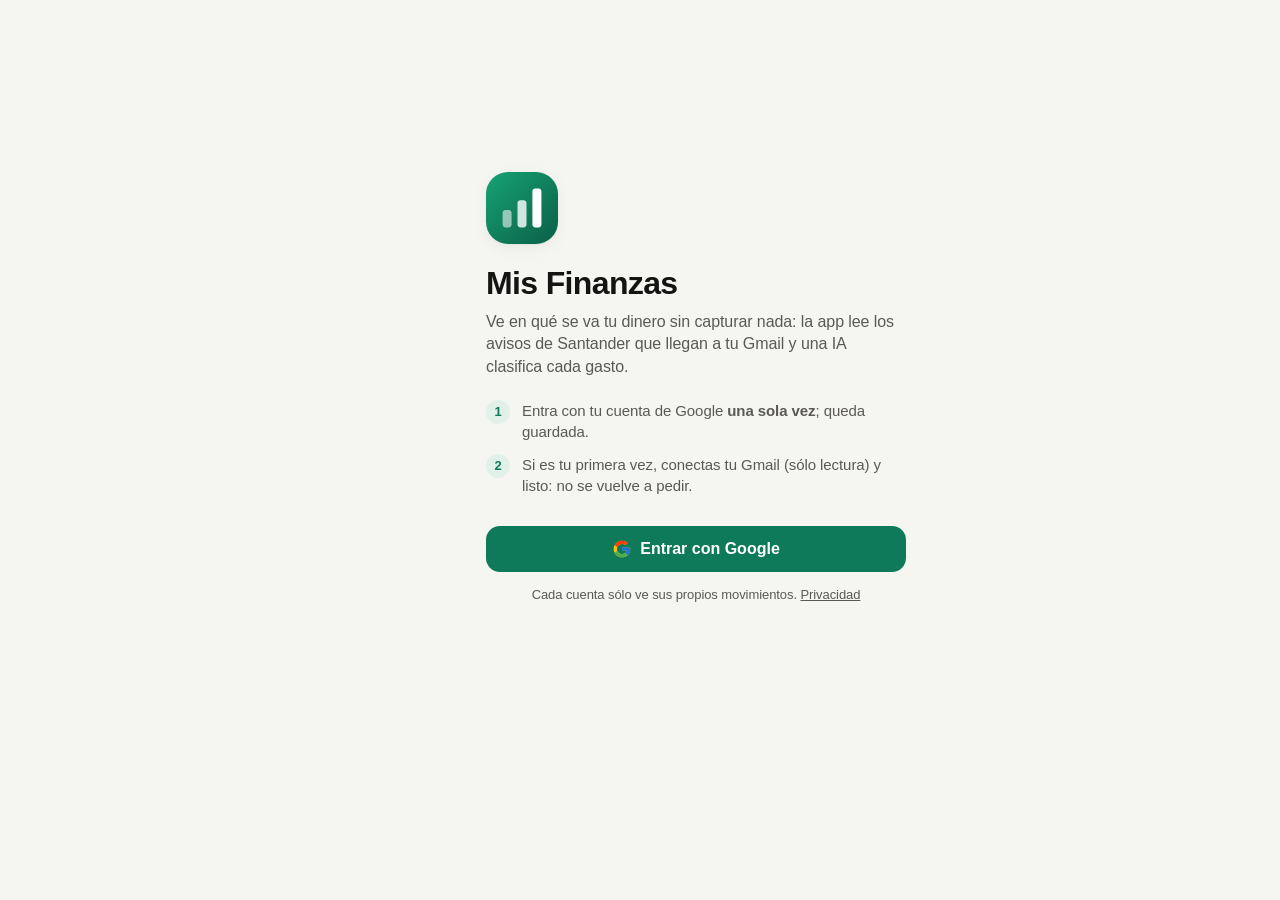
==== commit cf8869bd: "Entrar sin el aviso de Google: el permiso de Gmail se pide aparte y una sola vez Entrar con Google s" ====
--- a/docs/index.html
+++ b/docs/index.html
@@ -17,7 +17,7 @@
 <link rel="manifest" href="manifest.webmanifest">
 <link rel="icon" href="icono.svg" type="image/svg+xml">
 <link rel="apple-touch-icon" href="icono-180.png">
-<link rel="stylesheet" href="app.css?v=4">
+<link rel="stylesheet" href="app.css?v=8">
 </head>
 <body>
 <svg width="0" height="0" style="position:absolute" aria-hidden="true">
@@ -79,7 +79,7 @@
 <div id="aviso" class="aviso" role="status" hidden></div>
 <div id="tip" class="tip" hidden></div>
 
-<script src="vendor/supabase.js?v=4"></script>
-<script src="app.js?v=4"></script>
+<script src="vendor/supabase.js?v=8"></script>
+<script src="app.js?v=8"></script>
 </body>
 </html>
--- a/docs/app.css
+++ b/docs/app.css
@@ -370,3 +370,61 @@
 @media (prefers-reduced-motion: reduce) { * { animation: none !important; transition: none !important; } }
 .gira { animation: girar 1s linear infinite; }
 .btn svg { width: 20px; height: 20px; }
+
+/* ── Análisis a fondo ───────────────────────────────────────────────────── */
+.pestanas { margin-bottom: 2px; }
+.pestanas button { font-weight: 600; }
+.calendario { display: grid; grid-template-columns: repeat(7, 1fr); gap: 4px; }
+.calendario .cab { text-align: center; font-size: 11px; color: var(--texto-3); font-weight: 600; padding-bottom: 2px; }
+.dia-cal { aspect-ratio: 1 / 1.05; border-radius: 9px; display: flex; flex-direction: column; justify-content: space-between; align-items: flex-start; padding: 4px 5px; min-width: 0; }
+.dia-cal b { font-size: 11px; font-weight: 600; color: var(--texto-2); }
+.dia-cal small { font-size: 10px; font-weight: 650; font-variant-numeric: tabular-nums; align-self: flex-end; color: var(--texto); }
+.dia-cal.hoy { box-shadow: inset 0 0 0 2px var(--texto); }
+.dia-cal.cf { background: transparent; box-shadow: inset 0 0 0 1px var(--linea); }
+.dia-cal.cf b { color: var(--texto-3); }
+.c0 { background: var(--pista); }
+.c1 { background: color-mix(in srgb, var(--acento) 16%, var(--sup)); }
+.c2 { background: color-mix(in srgb, var(--acento) 32%, var(--sup)); }
+.c3 { background: color-mix(in srgb, var(--acento) 52%, var(--sup)); }
+.c4 { background: color-mix(in srgb, var(--acento) 74%, var(--sup)); }
+.c5 { background: var(--acento); }
+.c4 b, .c5 b, .c4 small, .c5 small, .celda.c4, .celda.c5 { color: var(--acento-texto); }
+.leyenda-calor { display: flex; align-items: center; gap: 4px; justify-content: flex-end; font-size: 11px; color: var(--texto-3); margin-top: 10px; }
+.leyenda-calor i { width: 14px; height: 14px; border-radius: 4px; display: inline-block; }
+.mapa-franjas { display: grid; grid-template-columns: 34px repeat(5, 1fr); gap: 4px; }
+.mapa-franjas .cab { font-size: 10px; color: var(--texto-3); text-align: center; font-weight: 600; align-self: end; }
+.mapa-franjas .cab.izq { text-align: left; align-self: center; font-size: 12px; }
+.mapa-franjas .celda { height: 30px; border-radius: 7px; font-size: 10px; font-weight: 650; display: grid; place-items: center; color: var(--texto); font-variant-numeric: tabular-nums; }
+.grafica .linea { fill: none; stroke-width: 2; stroke-linecap: round; stroke-linejoin: round; }
+.grafica .l-act { stroke: var(--acento); fill: var(--acento); }
+.grafica polyline.l-act { fill: none; }
+.grafica .l-prev { stroke: var(--texto-3); }
+.grafica .l-pres { stroke: var(--aviso); stroke-width: 1.5; }
+.grafica .punto { stroke: var(--sup); stroke-width: 2; }
+.leyenda i.linea { width: 14px; height: 2px; border-radius: 1px; }
+.leyenda i.l-act { background: var(--acento); }
+.leyenda i.l-prev { background: var(--texto-3); }
+.leyenda i.l-pres { background: var(--aviso); }
+.partes { display: flex; gap: 2px; height: 12px; border-radius: 99px; overflow: hidden; margin-top: 16px; }
+.partes i, .leyenda i.p-nec, .leyenda i.p-gus, .leyenda i.p-otr { display: block; }
+.p-nec { background: #2a78d6; }
+.p-gus { background: #eb6834; }
+.p-otr { background: var(--sup-3); }
+.leyenda i.p-nec, .leyenda i.p-gus, .leyenda i.p-otr { width: 10px; height: 10px; border-radius: 3px; }
+.tarjeta.accion, .tarjeta.dato { display: flex; gap: 12px; align-items: flex-start; }
+.tarjeta.dato { margin-top: 12px; }
+.tarjeta.accion + .tarjeta.accion { margin-top: 10px; }
+.tarjeta.accion > div, .tarjeta.dato > div { flex: 1; min-width: 0; }
+.tarjeta.accion .arriba { display: flex; justify-content: space-between; gap: 10px; margin-bottom: 4px; }
+.tarjeta.accion .monto { white-space: nowrap; font-weight: 700; }
+.tarjeta.accion .monto small { font-size: 12px; font-weight: 500; }
+.barras-signo { margin-top: 10px; display: grid; gap: 8px; }
+.fila-signo { display: grid; grid-template-columns: 40px 1fr 86px; align-items: center; gap: 8px; font-size: 13px; color: var(--texto-2); }
+.fila-signo b { text-align: right; font-weight: 650; }
+.pista-signo { position: relative; height: 10px; background: var(--pista); border-radius: 99px; }
+.pista-signo::after { content: ""; position: absolute; left: 50%; top: -3px; bottom: -3px; width: 1px; background: var(--texto-3); }
+.pista-signo i { position: absolute; top: 0; bottom: 0; border-radius: 99px; }
+.pista-signo i.pos { left: 50%; background: var(--bien); }
+.pista-signo i.neg { right: 50%; background: var(--critico); }
+.origen { display: inline-flex; align-items: center; gap: 6px; font-size: 13px; color: var(--texto-2); background: var(--sup-2); border-radius: 99px; padding: 5px 10px; margin-top: 10px; }
+.origen svg { width: 14px; height: 14px; }
